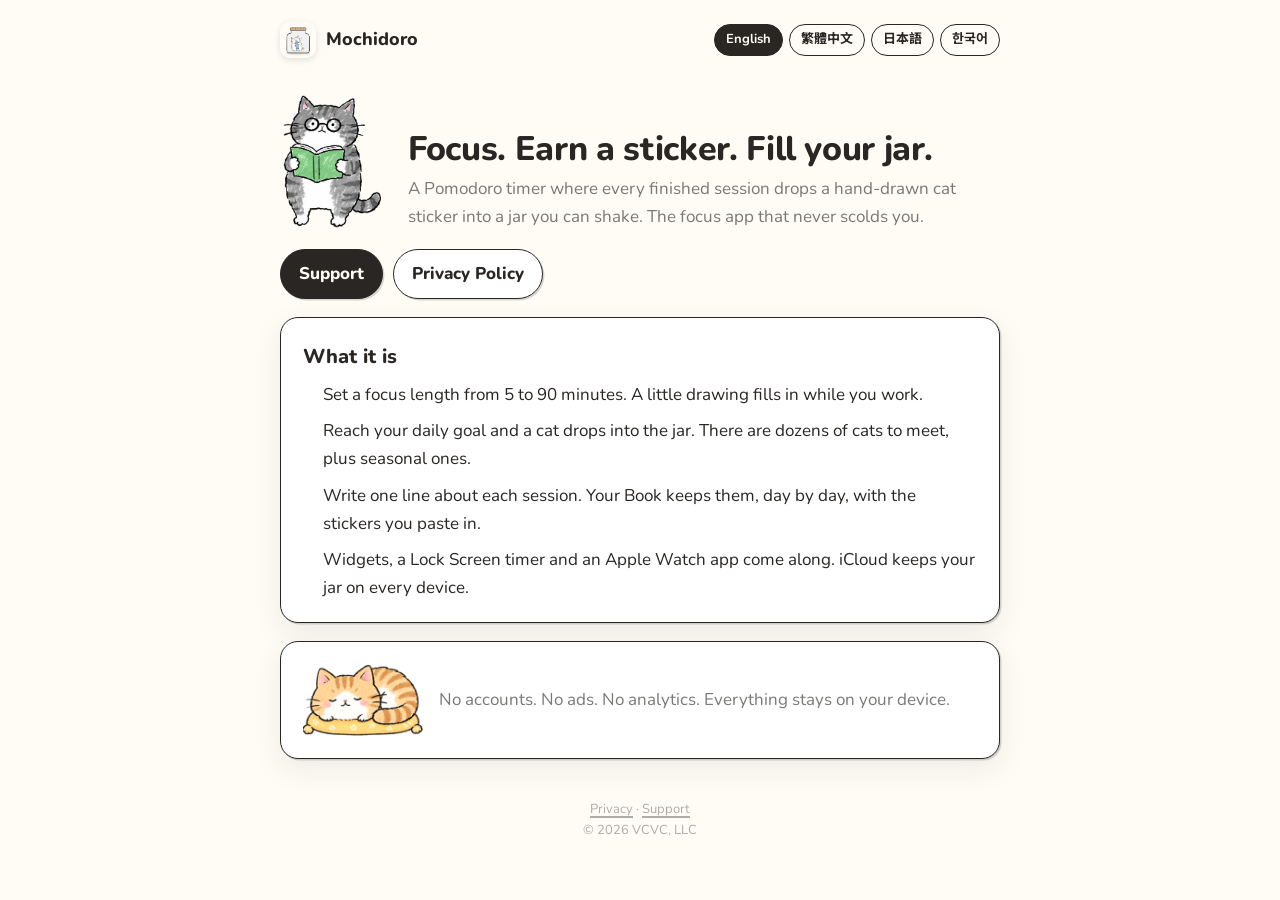
==== index.html @ 5bf15eab "Mochidoro privacy policy, support page and landing page (en, zh-Hant, ja, ko)" ====
<!doctype html>
<html lang="en">
<head>
<meta charset="utf-8">
<meta name="viewport" content="width=device-width, initial-scale=1">
<title data-en="Mochidoro" data-zhhant="Mochidoro" data-ja="Mochidoro" data-ko="Mochidoro">Mochidoro</title>
<meta name="description" content="Mochidoro: focus, earn a sticker, fill your jar. The focus app that never scolds you.">
<link rel="icon" href="img/icon.png">
<link rel="preconnect" href="https://fonts.googleapis.com">
<link href="https://fonts.googleapis.com/css2?family=Nunito:wght@400;700;800&family=Noto+Sans+TC:wght@400;700&family=Noto+Sans+JP:wght@400;700&family=Noto+Sans+KR:wght@400;700&display=swap" rel="stylesheet">
<link rel="stylesheet" href="style.css">
<script src="i18n.js" defer></script>
</head>
<body>
<div class="wrap">
  <header class="top">
    <a class="brand" href="./"><img src="img/icon.png" alt="">Mochidoro</a>
    <nav class="langs" aria-label="Language"></nav>
  </header>

  <div class="hero">
    <img src="img/cat-reading-green.png" alt="">
    <div>
      <h1><span data-lang="en">Focus. Earn a sticker. Fill your jar.</span><span data-lang="zh-Hant">專注一下，拿一張貼紙，把罐子裝滿。</span><span data-lang="ja">集中して、ステッカーをもらって、瓶をいっぱいに。</span><span data-lang="ko">집중하고, 스티커를 얻고, 병을 채워요.</span></h1>
      <p><span data-lang="en">A Pomodoro timer where every finished session drops a hand-drawn cat sticker into a jar you can shake. The focus app that never scolds you.</span><span data-lang="zh-Hant">一個番茄鐘：每完成一次專注，就有一張手繪貓貼紙掉進可以搖的罐子。永遠不會責備你的專注 App。</span><span data-lang="ja">セッションを終えるたびに、手描きの猫ステッカーが振れる瓶に落ちるポモドーロタイマー。決してあなたを叱らない集中アプリ。</span><span data-lang="ko">세션을 마칠 때마다 손그림 고양이 스티커가 흔들 수 있는 병에 떨어지는 뽀모도로 타이머. 절대 잔소리하지 않는 집중 앱.</span></p>
    </div>
  </div>

  <div class="nav">
    <a class="primary" href="support.html"><span data-lang="en">Support</span><span data-lang="zh-Hant">支援</span><span data-lang="ja">サポート</span><span data-lang="ko">지원</span></a>
    <a href="privacy.html"><span data-lang="en">Privacy Policy</span><span data-lang="zh-Hant">隱私權政策</span><span data-lang="ja">プライバシーポリシー</span><span data-lang="ko">개인정보 처리방침</span></a>
  </div>

  <div class="card">
    <h2><span data-lang="en">What it is</span><span data-lang="zh-Hant">這是什麼</span><span data-lang="ja">どんなアプリ？</span><span data-lang="ko">어떤 앱인가요</span></h2>
    <ul>
      <li data-lang="en">Set a focus length from 5 to 90 minutes. A little drawing fills in while you work.</li>
      <li data-lang="en">Reach your daily goal and a cat drops into the jar. There are dozens of cats to meet, plus seasonal ones.</li>
      <li data-lang="en">Write one line about each session. Your Book keeps them, day by day, with the stickers you paste in.</li>
      <li data-lang="en">Widgets, a Lock Screen timer and an Apple Watch app come along. iCloud keeps your jar on every device.</li>
      <li data-lang="zh-Hant">專注時間 5 到 90 分鐘自己選。工作的時候，一張小圖會慢慢畫好。</li>
      <li data-lang="zh-Hant">達成每日目標就掉一隻貓。有幾十隻貓可以遇見，還有季節限定的。</li>
      <li data-lang="zh-Hant">每次專注寫一行字。手帳會一天一天記下來，連同你貼上去的貼紙。</li>
      <li data-lang="zh-Hant">有小工具、鎖定畫面計時和 Apple Watch App。iCloud 讓罐子在每台裝置上都一樣。</li>
      <li data-lang="ja">集中時間は 5〜90 分から。作業のあいだに小さな絵が少しずつ描き上がります。</li>
      <li data-lang="ja">1 日の目標に達すると猫が瓶に落ちてきます。出会える猫は数十匹、季節限定も。</li>
      <li data-lang="ja">セッションごとにひとこと書けます。ブックが貼ったステッカーと一緒に日ごとに残します。</li>
      <li data-lang="ja">ウィジェット、ロック画面のタイマー、Apple Watch アプリつき。iCloud で瓶はどの端末でも同じに。</li>
      <li data-lang="ko">집중 시간은 5~90분 중에서. 일하는 동안 작은 그림이 조금씩 완성돼요.</li>
      <li data-lang="ko">하루 목표를 달성하면 고양이가 병에 떨어져요. 만날 수 있는 고양이는 수십 마리, 계절 한정도 있어요.</li>
      <li data-lang="ko">세션마다 한 줄을 적을 수 있어요. 북이 붙인 스티커와 함께 하루하루 간직합니다.</li>
      <li data-lang="ko">위젯, 잠금 화면 타이머, Apple Watch 앱이 함께 와요. iCloud로 병은 모든 기기에서 똑같아요.</li>
    </ul>
  </div>

  <div class="card" style="display:flex;gap:16px;align-items:center;padding-bottom:22px">
    <img src="img/sleep-orange.png" alt="" style="width:120px;flex:none">
    <p style="margin:0;color:var(--muted)"><span data-lang="en">No accounts. No ads. No analytics. Everything stays on your device.</span><span data-lang="zh-Hant">沒有帳號、沒有廣告、沒有分析工具。所有東西都留在你的裝置上。</span><span data-lang="ja">アカウントなし、広告なし、アナリティクスなし。すべてはあなたの端末の中に。</span><span data-lang="ko">계정도, 광고도, 분석 도구도 없어요. 모든 것은 내 기기 안에.</span></p>
  </div>

  <footer>
    <a href="privacy.html"><span data-lang="en">Privacy</span><span data-lang="zh-Hant">隱私權</span><span data-lang="ja">プライバシー</span><span data-lang="ko">개인정보</span></a> · <a href="support.html"><span data-lang="en">Support</span><span data-lang="zh-Hant">支援</span><span data-lang="ja">サポート</span><span data-lang="ko">지원</span></a><br>© 2026 VCVC, LLC
  </footer>
</div>
</body>
</html>
---- style.css ----
/* Mochidoro site: the app's paper, ink and rounded type, on the web. */
:root {
  --paper: #fffcf6; --card: #ffffff; --ink: #292624; --muted: rgba(41,38,36,.62); --faint: rgba(41,38,36,.38);
  --line: rgba(41,38,36,.18); --butter: #facc8c; --sky: #bdcceb; --sage: #b8d6b8; --straw: #f2b3ad; --lav: #d9c7e6;
  --shadow: 0 10px 30px rgba(41,38,36,.08);
}
@media (prefers-color-scheme: dark) {
  :root:not([data-theme="light"]) {
    --paper: #1f1d1a; --card: #2a2724; --ink: #f3ede2; --muted: rgba(243,237,226,.66); --faint: rgba(243,237,226,.42);
    --line: rgba(243,237,226,.2); --butter: #c99a55; --sky: #7f93c2; --sage: #7fa47f; --straw: #c27f78; --lav: #9d88ad;
    --shadow: 0 10px 30px rgba(0,0,0,.35);
  }
}
* { box-sizing: border-box; }
html { -webkit-text-size-adjust: 100%; }
body {
  margin: 0; background: var(--paper); color: var(--ink);
  font-family: "Nunito", "Noto Sans TC", "Noto Sans JP", "Noto Sans KR", -apple-system, "SF Pro Rounded", system-ui, sans-serif;
  font-size: 17px; line-height: 1.65; padding: 0 16px 56px;
}
html[lang="zh-Hant"] body { font-family: "Nunito", "Noto Sans TC", -apple-system, system-ui, sans-serif; }
html[lang="ja"] body { font-family: "Nunito", "Noto Sans JP", -apple-system, system-ui, sans-serif; }
html[lang="ko"] body { font-family: "Nunito", "Noto Sans KR", -apple-system, system-ui, sans-serif; }
a { color: var(--ink); text-decoration-thickness: 1.5px; text-underline-offset: 3px; }
.wrap { max-width: 720px; margin: 0 auto; }
header.top { display: flex; align-items: center; justify-content: space-between; gap: 12px; padding: 22px 0 8px; }
.brand { display: flex; align-items: center; gap: 10px; text-decoration: none; font-weight: 800; font-size: 18px; }
.brand img { width: 36px; height: 36px; border-radius: 10px; box-shadow: 0 2px 6px rgba(0,0,0,.12); }
.langs { display: flex; gap: 6px; flex-wrap: wrap; justify-content: flex-end; }
.langs button {
  font: inherit; font-size: 13px; font-weight: 700; color: var(--ink); background: var(--paper);
  border: 1.6px solid var(--ink); border-radius: 999px; padding: 4px 11px; cursor: pointer;
}
.langs button[aria-pressed="true"] { background: var(--ink); color: var(--paper); }
.hero { display: flex; align-items: flex-end; gap: 18px; margin: 26px 0 10px; }
.hero img { width: 110px; height: auto; flex: none; }
.hero h1 { font-size: 34px; line-height: 1.15; margin: 0 0 6px; font-weight: 800; letter-spacing: -.01em; }
.hero p { margin: 0; color: var(--muted); }
.card {
  background: var(--card); border: 1.8px solid var(--ink); border-radius: 18px; padding: 22px 22px 6px; margin: 18px 0;
  box-shadow: 1.5px 1.5px 0 0 var(--line), var(--shadow); position: relative;
}
.card h2 { font-size: 20px; margin: 0 0 8px; font-weight: 800; }
.card h3 { font-size: 17px; margin: 18px 0 4px; font-weight: 800; }
.card p, .card li { margin: 0 0 14px; }
.card ul { padding-left: 20px; margin: 0 0 14px; }
.card li { margin-bottom: 8px; }
.eyebrow { font-size: 12px; font-weight: 800; letter-spacing: .12em; text-transform: uppercase; color: var(--faint); margin: 26px 4px 0; }
.pill { display: inline-block; font-size: 12px; font-weight: 800; padding: 2px 10px; border-radius: 999px; border: 1.4px solid var(--ink); background: var(--butter); color: #292624; margin-left: 6px; vertical-align: middle; }
.nav { display: flex; gap: 10px; flex-wrap: wrap; margin: 18px 0 8px; }
.nav a {
  display: inline-flex; align-items: center; gap: 8px; text-decoration: none; font-weight: 800;
  border: 1.8px solid var(--ink); border-radius: 999px; padding: 10px 18px; background: var(--card);
  box-shadow: 1.5px 1.5px 0 0 var(--line);
}
.nav a.primary { background: var(--ink); color: var(--paper); }
details { border-top: 1px dashed var(--line); padding: 12px 0; }
details:first-of-type { border-top: 0; }
summary { cursor: pointer; font-weight: 800; list-style: none; display: flex; justify-content: space-between; align-items: center; gap: 12px; }
summary::-webkit-details-marker { display: none; }
summary::after { content: "+"; font-weight: 800; color: var(--faint); flex: none; }
details[open] summary::after { content: "–"; }
details p { margin: 10px 0 4px; color: var(--muted); }
code { font-family: ui-monospace, SFMono-Regular, Menlo, monospace; font-size: .92em; background: rgba(41,38,36,.06); padding: 1px 6px; border-radius: 6px; }
footer { color: var(--faint); font-size: 13px; text-align: center; margin-top: 40px; }
footer a { color: var(--faint); }
.meta { color: var(--faint); font-size: 13px; margin: -4px 0 16px 4px; }
[data-lang] { display: none; }
[data-lang].on { display: block; }
span[data-lang].on, a[data-lang].on { display: inline; }
@media (max-width: 480px) {
  .hero { gap: 12px; }
  .hero img { width: 84px; }
  .hero h1 { font-size: 28px; }
  .card { padding: 18px 16px 4px; }
}
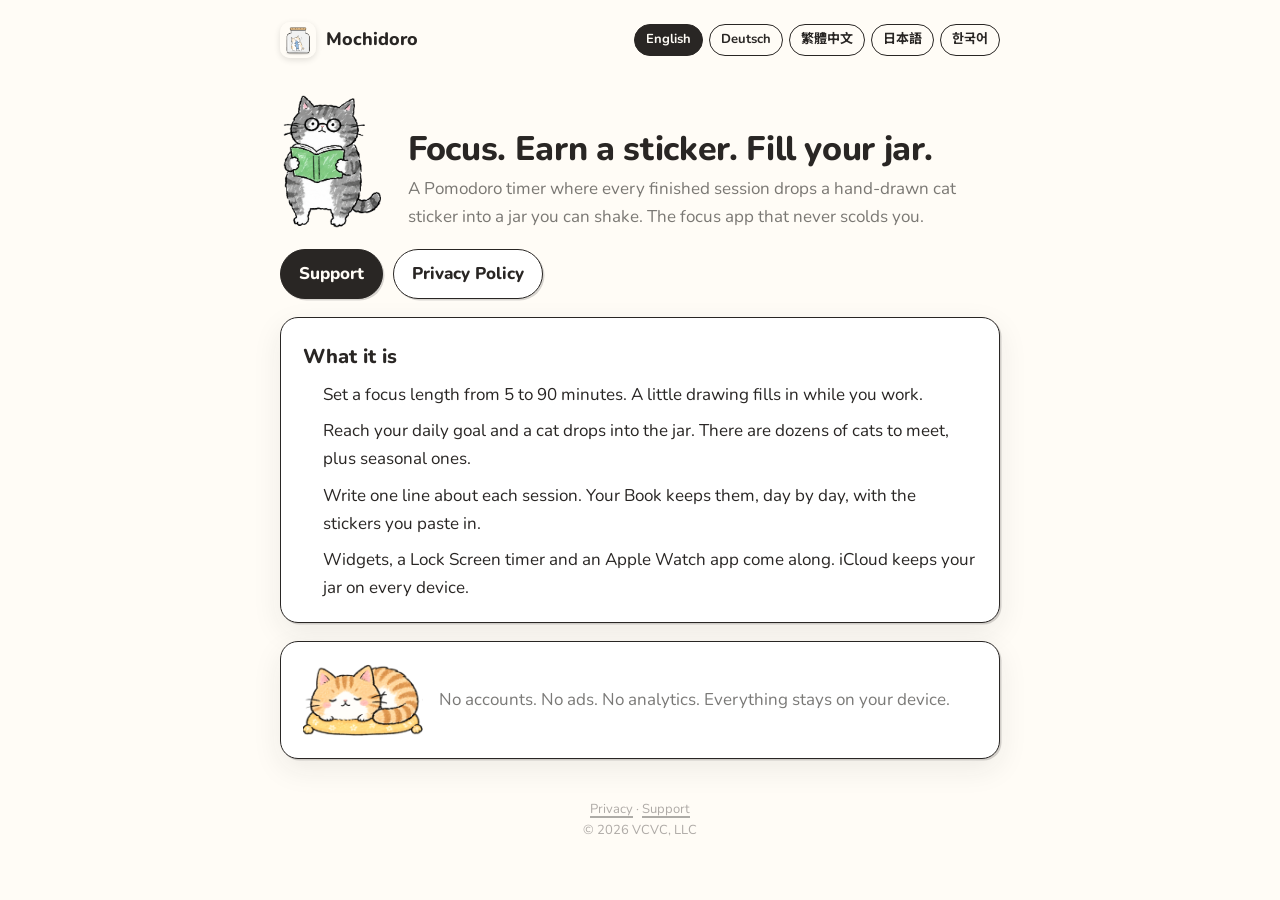
==== commit 740d3d79: "German (Deutsch) for the landing, privacy and support pages Co-Authored-By: Claude Opus 5.5 <noreply" ====
--- a/index.html
+++ b/index.html
@@ -3,7 +3,7 @@
 <head>
 <meta charset="utf-8">
 <meta name="viewport" content="width=device-width, initial-scale=1">
-<title data-en="Mochidoro" data-zhhant="Mochidoro" data-ja="Mochidoro" data-ko="Mochidoro">Mochidoro</title>
+<title data-en="Mochidoro" data-zhhant="Mochidoro" data-ja="Mochidoro" data-ko="Mochidoro" data-de="Mochidoro">Mochidoro</title>
 <meta name="description" content="Mochidoro: focus, earn a sticker, fill your jar. The focus app that never scolds you.">
 <link rel="icon" href="img/icon.png">
 <link rel="preconnect" href="https://fonts.googleapis.com">
@@ -21,18 +21,18 @@
   <div class="hero">
     <img src="img/cat-reading-green.png" alt="">
     <div>
-      <h1><span data-lang="en">Focus. Earn a sticker. Fill your jar.</span><span data-lang="zh-Hant">專注一下，拿一張貼紙，把罐子裝滿。</span><span data-lang="ja">集中して、ステッカーをもらって、瓶をいっぱいに。</span><span data-lang="ko">집중하고, 스티커를 얻고, 병을 채워요.</span></h1>
-      <p><span data-lang="en">A Pomodoro timer where every finished session drops a hand-drawn cat sticker into a jar you can shake. The focus app that never scolds you.</span><span data-lang="zh-Hant">一個番茄鐘：每完成一次專注，就有一張手繪貓貼紙掉進可以搖的罐子。永遠不會責備你的專注 App。</span><span data-lang="ja">セッションを終えるたびに、手描きの猫ステッカーが振れる瓶に落ちるポモドーロタイマー。決してあなたを叱らない集中アプリ。</span><span data-lang="ko">세션을 마칠 때마다 손그림 고양이 스티커가 흔들 수 있는 병에 떨어지는 뽀모도로 타이머. 절대 잔소리하지 않는 집중 앱.</span></p>
+      <h1><span data-lang="en">Focus. Earn a sticker. Fill your jar.</span><span data-lang="zh-Hant">專注一下，拿一張貼紙，把罐子裝滿。</span><span data-lang="ja">集中して、ステッカーをもらって、瓶をいっぱいに。</span><span data-lang="ko">집중하고, 스티커를 얻고, 병을 채워요.</span><span data-lang="de">Konzentrieren. Sticker bekommen. Glas füllen.</span></h1>
+      <p><span data-lang="en">A Pomodoro timer where every finished session drops a hand-drawn cat sticker into a jar you can shake. The focus app that never scolds you.</span><span data-lang="zh-Hant">一個番茄鐘：每完成一次專注，就有一張手繪貓貼紙掉進可以搖的罐子。永遠不會責備你的專注 App。</span><span data-lang="ja">セッションを終えるたびに、手描きの猫ステッカーが振れる瓶に落ちるポモドーロタイマー。決してあなたを叱らない集中アプリ。</span><span data-lang="ko">세션을 마칠 때마다 손그림 고양이 스티커가 흔들 수 있는 병에 떨어지는 뽀모도로 타이머. 절대 잔소리하지 않는 집중 앱.</span><span data-lang="de">Ein Pomodoro-Timer, bei dem jede abgeschlossene Fokuszeit einen handgezeichneten Katzensticker in ein Glas fallen lässt, das du schütteln kannst. Die Fokus-App, die nie schimpft.</span></p>
     </div>
   </div>
 
   <div class="nav">
-    <a class="primary" href="support.html"><span data-lang="en">Support</span><span data-lang="zh-Hant">支援</span><span data-lang="ja">サポート</span><span data-lang="ko">지원</span></a>
-    <a href="privacy.html"><span data-lang="en">Privacy Policy</span><span data-lang="zh-Hant">隱私權政策</span><span data-lang="ja">プライバシーポリシー</span><span data-lang="ko">개인정보 처리방침</span></a>
+    <a class="primary" href="support.html"><span data-lang="en">Support</span><span data-lang="zh-Hant">支援</span><span data-lang="ja">サポート</span><span data-lang="ko">지원</span><span data-lang="de">Hilfe</span></a>
+    <a href="privacy.html"><span data-lang="en">Privacy Policy</span><span data-lang="zh-Hant">隱私權政策</span><span data-lang="ja">プライバシーポリシー</span><span data-lang="ko">개인정보 처리방침</span><span data-lang="de">Datenschutzerklärung</span></a>
   </div>
 
   <div class="card">
-    <h2><span data-lang="en">What it is</span><span data-lang="zh-Hant">這是什麼</span><span data-lang="ja">どんなアプリ？</span><span data-lang="ko">어떤 앱인가요</span></h2>
+    <h2><span data-lang="en">What it is</span><span data-lang="zh-Hant">這是什麼</span><span data-lang="ja">どんなアプリ？</span><span data-lang="ko">어떤 앱인가요</span><span data-lang="de">Worum es geht</span></h2>
     <ul>
       <li data-lang="en">Set a focus length from 5 to 90 minutes. A little drawing fills in while you work.</li>
       <li data-lang="en">Reach your daily goal and a cat drops into the jar. There are dozens of cats to meet, plus seasonal ones.</li>
@@ -50,16 +50,20 @@
       <li data-lang="ko">하루 목표를 달성하면 고양이가 병에 떨어져요. 만날 수 있는 고양이는 수십 마리, 계절 한정도 있어요.</li>
       <li data-lang="ko">세션마다 한 줄을 적을 수 있어요. 북이 붙인 스티커와 함께 하루하루 간직합니다.</li>
       <li data-lang="ko">위젯, 잠금 화면 타이머, Apple Watch 앱이 함께 와요. iCloud로 병은 모든 기기에서 똑같아요.</li>
+      <li data-lang="de">Wähl eine Fokuszeit von 5 bis 90 Minuten. Während du arbeitest, entsteht nach und nach eine kleine Zeichnung.</li>
+      <li data-lang="de">Erreichst du dein Tagesziel, fällt eine Katze ins Glas. Dutzende Katzen warten auf dich, dazu welche nur für eine Saison.</li>
+      <li data-lang="de">Schreib zu jeder Fokuszeit eine Zeile. Dein Buch hebt sie Tag für Tag auf, zusammen mit den Stickern, die du einklebst.</li>
+      <li data-lang="de">Mit dabei: Widgets, ein Timer auf dem Sperrbildschirm und eine Apple-Watch-App. Über iCloud ist dein Glas auf jedem Gerät gleich.</li>
     </ul>
   </div>
 
   <div class="card" style="display:flex;gap:16px;align-items:center;padding-bottom:22px">
     <img src="img/sleep-orange.png" alt="" style="width:120px;flex:none">
-    <p style="margin:0;color:var(--muted)"><span data-lang="en">No accounts. No ads. No analytics. Everything stays on your device.</span><span data-lang="zh-Hant">沒有帳號、沒有廣告、沒有分析工具。所有東西都留在你的裝置上。</span><span data-lang="ja">アカウントなし、広告なし、アナリティクスなし。すべてはあなたの端末の中に。</span><span data-lang="ko">계정도, 광고도, 분석 도구도 없어요. 모든 것은 내 기기 안에.</span></p>
+    <p style="margin:0;color:var(--muted)"><span data-lang="en">No accounts. No ads. No analytics. Everything stays on your device.</span><span data-lang="zh-Hant">沒有帳號、沒有廣告、沒有分析工具。所有東西都留在你的裝置上。</span><span data-lang="ja">アカウントなし、広告なし、アナリティクスなし。すべてはあなたの端末の中に。</span><span data-lang="ko">계정도, 광고도, 분석 도구도 없어요. 모든 것은 내 기기 안에.</span><span data-lang="de">Kein Konto. Keine Werbung. Keine Analyse. Alles bleibt auf deinem Gerät.</span></p>
   </div>
 
   <footer>
-    <a href="privacy.html"><span data-lang="en">Privacy</span><span data-lang="zh-Hant">隱私權</span><span data-lang="ja">プライバシー</span><span data-lang="ko">개인정보</span></a> · <a href="support.html"><span data-lang="en">Support</span><span data-lang="zh-Hant">支援</span><span data-lang="ja">サポート</span><span data-lang="ko">지원</span></a><br>© 2026 VCVC, LLC
+    <a href="privacy.html"><span data-lang="en">Privacy</span><span data-lang="zh-Hant">隱私權</span><span data-lang="ja">プライバシー</span><span data-lang="ko">개인정보</span><span data-lang="de">Datenschutz</span></a> · <a href="support.html"><span data-lang="en">Support</span><span data-lang="zh-Hant">支援</span><span data-lang="ja">サポート</span><span data-lang="ko">지원</span><span data-lang="de">Hilfe</span></a><br>© 2026 VCVC, LLC
   </footer>
 </div>
 </body>
--- a/style.css
+++ b/style.css
@@ -35,6 +35,8 @@
 .hero { display: flex; align-items: flex-end; gap: 18px; margin: 26px 0 10px; }
 .hero img { width: 110px; height: auto; flex: none; }
 .hero h1 { font-size: 34px; line-height: 1.15; margin: 0 0 6px; font-weight: 800; letter-spacing: -.01em; }
+/* Long German compounds ("Datenschutzerklärung") break instead of pushing the page wide. */
+.hero h1, .card h2, summary { overflow-wrap: break-word; hyphens: auto; }
 .hero p { margin: 0; color: var(--muted); }
 .card {
   background: var(--card); border: 1.8px solid var(--ink); border-radius: 18px; padding: 22px 22px 6px; margin: 18px 0;
